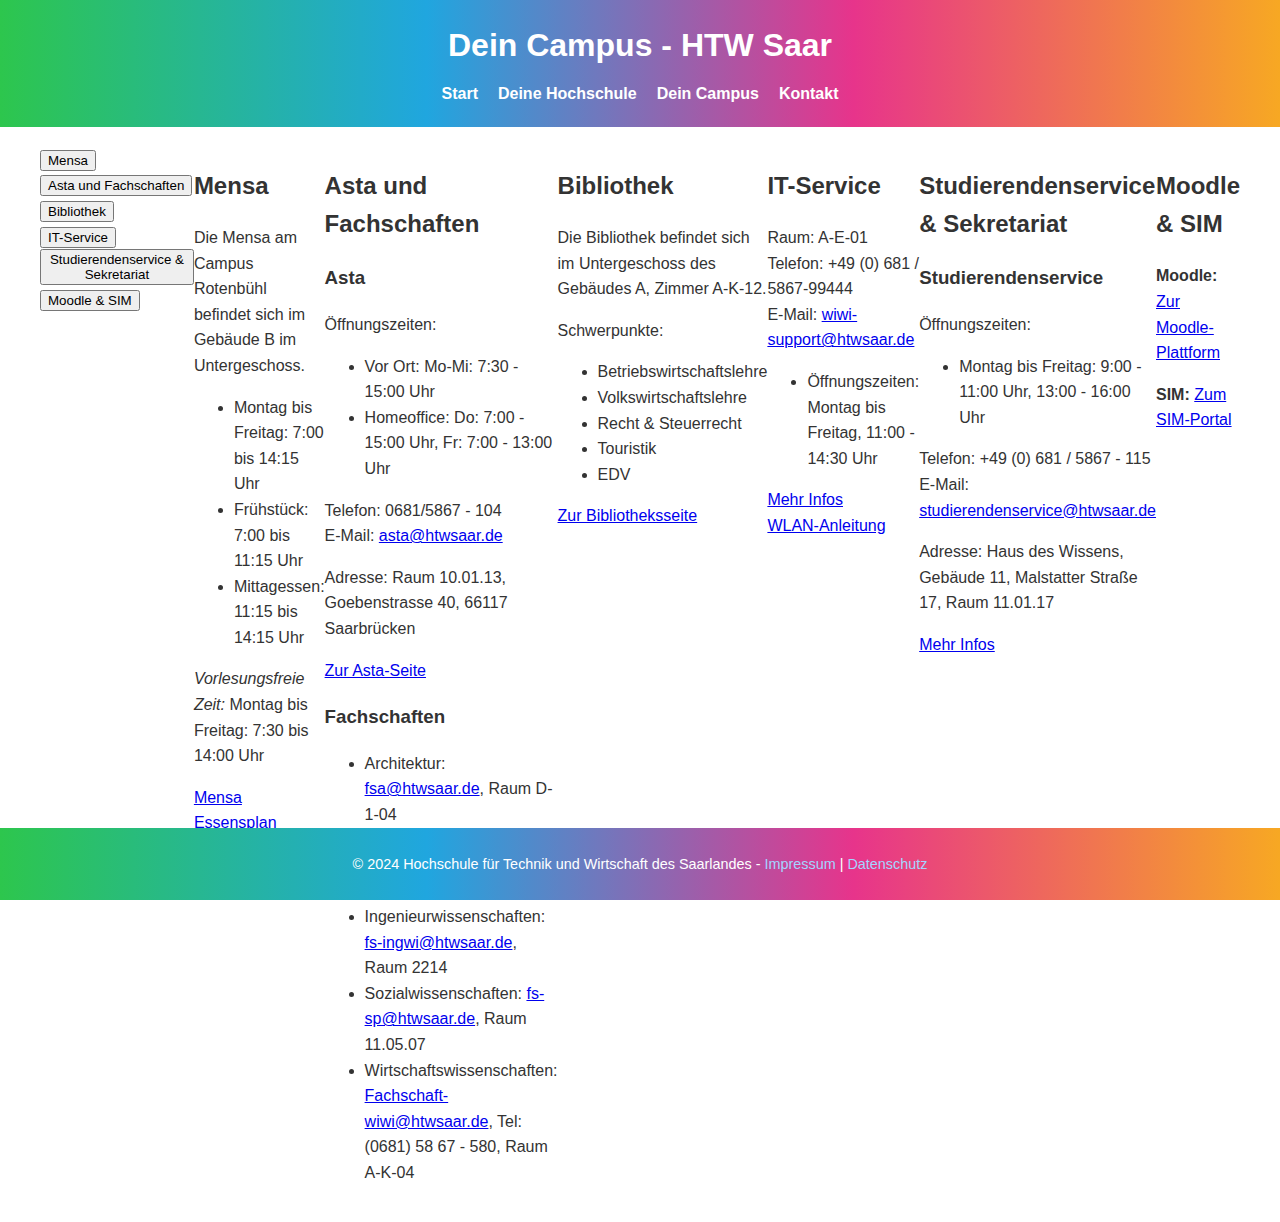
==== dein-campus.html @ 86cff318 "Create dein-campus.html" ====
<!DOCTYPE html>
<html lang="de">
<head>
    <meta charset="UTF-8">
    <meta name="viewport" content="width=device-width, initial-scale=1.0">
    <title>Dein Campus - HTW Saar</title>
    <link rel="stylesheet" href="styles.css">
</head>
<body>
    <!-- Header -->
    <header>
        <h1>Dein Campus - HTW Saar</h1>
        <nav>
            <ul>
                <li><a href="index.html">Start</a></li>
                <li><a href="deine-hochschule.html">Deine Hochschule</a></li>
                <li><a href="dein-campus.html">Dein Campus</a></li>
                <li><a href="kontakt.html">Kontakt</a></li>
            </ul>
        </nav>
    </header>

    <!-- Hauptinhalt -->
    <main>
        <!-- Navigation innerhalb der Seite -->
        <nav class="section-nav">
            <button onclick="scrollToSection('mensa')">Mensa</button>
            <button onclick="scrollToSection('asta-fachschaften')">Asta und Fachschaften</button>
            <button onclick="scrollToSection('bibliothek')">Bibliothek</button>
            <button onclick="scrollToSection('it-service')">IT-Service</button>
            <button onclick="scrollToSection('studierendenservice')">Studierendenservice & Sekretariat</button>
            <button onclick="scrollToSection('moodle-sim')">Moodle & SIM</button>
        </nav>

        <!-- Abschnitt Mensa -->
        <section id="mensa">
            <h2>Mensa</h2>
            <p>Die Mensa am Campus Rotenbühl befindet sich im Gebäude B im Untergeschoss.</p>
            <ul>
                <li>Montag bis Freitag: 7:00 bis 14:15 Uhr</li>
                <li>Frühstück: 7:00 bis 11:15 Uhr</li>
                <li>Mittagessen: 11:15 bis 14:15 Uhr</li>
            </ul>
            <p><em>Vorlesungsfreie Zeit:</em> Montag bis Freitag: 7:30 bis 14:00 Uhr</p>
            <a href="mensa-plan.pdf" class="button" download>Mensa Essensplan herunterladen</a>
        </section>

        <!-- Abschnitt Asta und Fachschaften -->
        <section id="asta-fachschaften">
            <h2>Asta und Fachschaften</h2>
            <h3>Asta</h3>
            <p>Öffnungszeiten:</p>
            <ul>
                <li>Vor Ort: Mo-Mi: 7:30 - 15:00 Uhr</li>
                <li>Homeoffice: Do: 7:00 - 15:00 Uhr, Fr: 7:00 - 13:00 Uhr</li>
            </ul>
            <p>Telefon: 0681/5867 - 104<br>E-Mail: <a href="mailto:asta@htwsaar.de">asta@htwsaar.de</a></p>
            <p>Adresse: Raum 10.01.13, Goebenstrasse 40, 66117 Saarbrücken</p>
            <a href="https://asta-htw.de" target="_blank">Zur Asta-Seite</a>

            <h3>Fachschaften</h3>
            <ul>
                <li>Architektur: <a href="mailto:fsa@htwsaar.de">fsa@htwsaar.de</a>, Raum D-1-04</li>
                <li>Bauingenieurwesen: <a href="mailto:fs-bi@htwsaar.de">fs-bi@htwsaar.de</a>, Tel: (0681) 58 67 - 495</li>
                <li>Ingenieurwissenschaften: <a href="mailto:fs-ingwi@htwsaar.de">fs-ingwi@htwsaar.de</a>, Raum 2214</li>
                <li>Sozialwissenschaften: <a href="mailto:fs-sp@htwsaar.de">fs-sp@htwsaar.de</a>, Raum 11.05.07</li>
                <li>Wirtschaftswissenschaften: <a href="mailto:Fachschaft-wiwi@htwsaar.de">Fachschaft-wiwi@htwsaar.de</a>, Tel: (0681) 58 67 - 580, Raum A-K-04</li>
            </ul>
        </section>

        <!-- Abschnitt Bibliothek -->
        <section id="bibliothek">
            <h2>Bibliothek</h2>
            <p>Die Bibliothek befindet sich im Untergeschoss des Gebäudes A, Zimmer A-K-12.</p>
            <p>Schwerpunkte:</p>
            <ul>
                <li>Betriebswirtschaftslehre</li>
                <li>Volkswirtschaftslehre</li>
                <li>Recht & Steuerrecht</li>
                <li>Touristik</li>
                <li>EDV</li>
            </ul>
            <a href="https://www.htwsaar.de/studium-und-lehre/service-und-beratung/rund-ums-studium/bibliothek/bibliothek" target="_blank">Zur Bibliotheksseite</a>
        </section>

        <!-- Abschnitt IT-Service -->
        <section id="it-service">
            <h2>IT-Service</h2>
            <p>Raum: A-E-01<br>Telefon: +49 (0) 681 / 5867-99444<br>E-Mail: <a href="mailto:wiwi-support@htwsaar.de">wiwi-support@htwsaar.de</a></p>
            <ul>
                <li>Öffnungszeiten: Montag bis Freitag, 11:00 - 14:30 Uhr</li>
            </ul>
            <a href="https://www.htwsaar.de/wiwi/fakultaet-und-personen/it-team" target="_blank">Mehr Infos</a><br>
            <a href="https://www.hiz-saarland.de/dienste/wlan" target="_blank">WLAN-Anleitung</a>
        </section>

        <!-- Abschnitt Studierendenservice -->
        <section id="studierendenservice">
            <h2>Studierendenservice & Sekretariat</h2>
            <h3>Studierendenservice</h3>
            <p>Öffnungszeiten:</p>
            <ul>
                <li>Montag bis Freitag: 9:00 - 11:00 Uhr, 13:00 - 16:00 Uhr</li>
            </ul>
            <p>Telefon: +49 (0) 681 / 5867 - 115<br>E-Mail: <a href="mailto:studierendenservice@htwsaar.de">studierendenservice@htwsaar.de</a></p>
            <p>Adresse: Haus des Wissens, Gebäude 11, Malstatter Straße 17, Raum 11.01.17</p>
            <a href="https://www.htwsaar.de/wiwi/fakultaet-und-personen/fakultaetssekretariat" target="_blank">Mehr Infos</a>
        </section>

        <!-- Abschnitt Moodle & SIM -->
        <section id="moodle-sim">
            <h2>Moodle & SIM</h2>
            <p><strong>Moodle:</strong> <a href="https://moodle.htwsaar.de/?redirect=0" target="_blank">Zur Moodle-Plattform</a></p>
            <p><strong>SIM:</strong> <a href="https://sim.htwsaar.de" target="_blank">Zum SIM-Portal</a></p>
        </section>
    </main>

    <!-- Footer -->
    <footer>
        <p>&copy; 2024 Hochschule für Technik und Wirtschaft des Saarlandes - 
            <a href="impressum.html">Impressum</a> | 
            <a href="datenschutz.html">Datenschutz</a>
        </p>
    </footer>

    <script>
        function scrollToSection(id) {
            document.getElementById(id).scrollIntoView({ behavior: 'smooth' });
        }
    </script>
</body>
</html>
---- styles.css ----
/* Allgemeine Stile */
body {
    font-family: Arial, sans-serif;
    margin: 0;
    padding: 0;
    line-height: 1.6;
    color: #333;
}

/* Header */
header {
    background: linear-gradient(to right, #2DC64D, #20A6DF, #E7348B, #F7A823);
    color: white;
    padding: 20px 10px;
    text-align: center;
}

header h1 {
    margin: 0;
    font-size: 2em;
}

header nav ul {
    list-style: none;
    padding: 0;
    margin: 10px 0 0;
    display: flex;
    justify-content: center;
    gap: 20px;
}

header nav ul li {
    display: inline;
}

header nav ul li a {
    text-decoration: none;
    color: white;
    font-weight: bold;
}

header nav ul li a:hover {
    text-decoration: underline;
}

/* Main Layout für Startseite */
main {
    display: flex;
    justify-content: space-between;
    padding: 20px;
    max-width: 1200px;
    margin: 0 auto;
}

/* Hauptinhalt für die Startseite */
#intro {
    flex: 3;
    margin-right: 50px; /* Abstand nach rechts, verschiebt "Willkommen an der HTW" nach links */
}

#video {
    flex: 3;
    margin-right: 50px; /* Abstand nach rechts, gleicht Text und Video aus */
}

/* Video-Beschreibung */
.video-text {
    margin-top: 20px; /* Abstand über dem Text */
    max-width: calc(100% - 1cm); /* Textfeld 1 cm schmaler als Video */
    font-size: 1em;
    line-height: 1.4;
}

/* Rechte Spalte (Aktuelles) */
#aktuelles {
    flex: 1;
    margin-left: 40px; /* Abstand nach links, verschiebt "Aktuelles" weiter nach rechts */
    background: rgba(255, 255, 255, 0.9);
    padding: 15px;
    border-radius: 10px;
    box-shadow: 0 4px 10px rgba(0, 0, 0, 0.1);
    max-height: 600px;
    overflow-y: auto;
    position: relative;
    right: -20px; /* Feine Justierung, verschiebt "Aktuelles" noch weiter nach rechts */
}

#aktuelles h3 {
    margin-top: 0;
}

#aktuelles ul {
    list-style: none;
    padding: 0;
}

#aktuelles ul li {
    margin-bottom: 10px;
    font-size: 0.9em;
}

/* Video-Einbettung */
.video-container {
    position: relative;
    padding-bottom: 56.25%;
    height: 0;
    overflow: hidden;
    max-width: 100%;
    margin: 20px 0;
}

.video-container iframe {
    position: absolute;
    top: 0;
    left: 0;
    width: 100%;
    height: 100%;
    border: none;
}

/* Beschreibung der Hochschule (nur für "Deine Hochschule") */
#beschreibung p {
    margin-bottom: 15px;
}

/* Studiengänge (nur auf der Seite "Deine Hochschule") */
body.deine-hochschule main {
    display: block; /* Einspaltiges Layout nur für "Deine Hochschule" */
    padding: 20px;
    max-width: 1200px;
    margin: 0 auto;
}

body.deine-hochschule #studiengaenge {
    margin-top: 30px;
}

body.deine-hochschule #studiengaenge h2 {
    color: #2DC64D;
    margin-bottom: 20px;
}

body.deine-hochschule .studiengaenge-container {
    display: flex;
    flex-wrap: wrap; /* Mehrere Zeilen zulassen */
    gap: 20px; /* Abstand zwischen den Kacheln */
    justify-content: space-between; /* Kacheln gleichmäßig verteilen */
}

body.deine-hochschule .studiengang {
    background: rgba(240, 240, 240, 1);
    padding: 15px;
    border-radius: 10px;
    box-shadow: 0 4px 10px rgba(0, 0, 0, 0.1);
    flex: 1 1 calc(25% - 20px); /* Jede Kachel nimmt ca. 25% der Breite ein */
    min-width: 220px; /* Minimalbreite für schmale Bildschirme */
    max-width: 300px; /* Maximalbreite der Kacheln */
    text-align: center;
}

body.deine-hochschule .studiengang h3 {
    color: #20A6DF;
    margin-bottom: 10px;
}

body.deine-hochschule .studiengang ul {
    list-style-type: none;
    padding: 0;
    margin: 0;
}

body.deine-hochschule .studiengang ul li {
    font-size: 0.9em;
    margin-bottom: 5px;
}

/* Footer */
footer {
    position: fixed;
    bottom: 0;
    left: 0;
    width: 100%;
    background: linear-gradient(to right, #2DC64D, #20A6DF, #E7348B, #F7A823);
    color: white;
    text-align: center;
    padding: 10px 0;
    font-size: 0.9em;
}

footer a {
    color: #a4d4ff;
    text-decoration: none;
}

footer a:hover {
    text-decoration: underline;
}
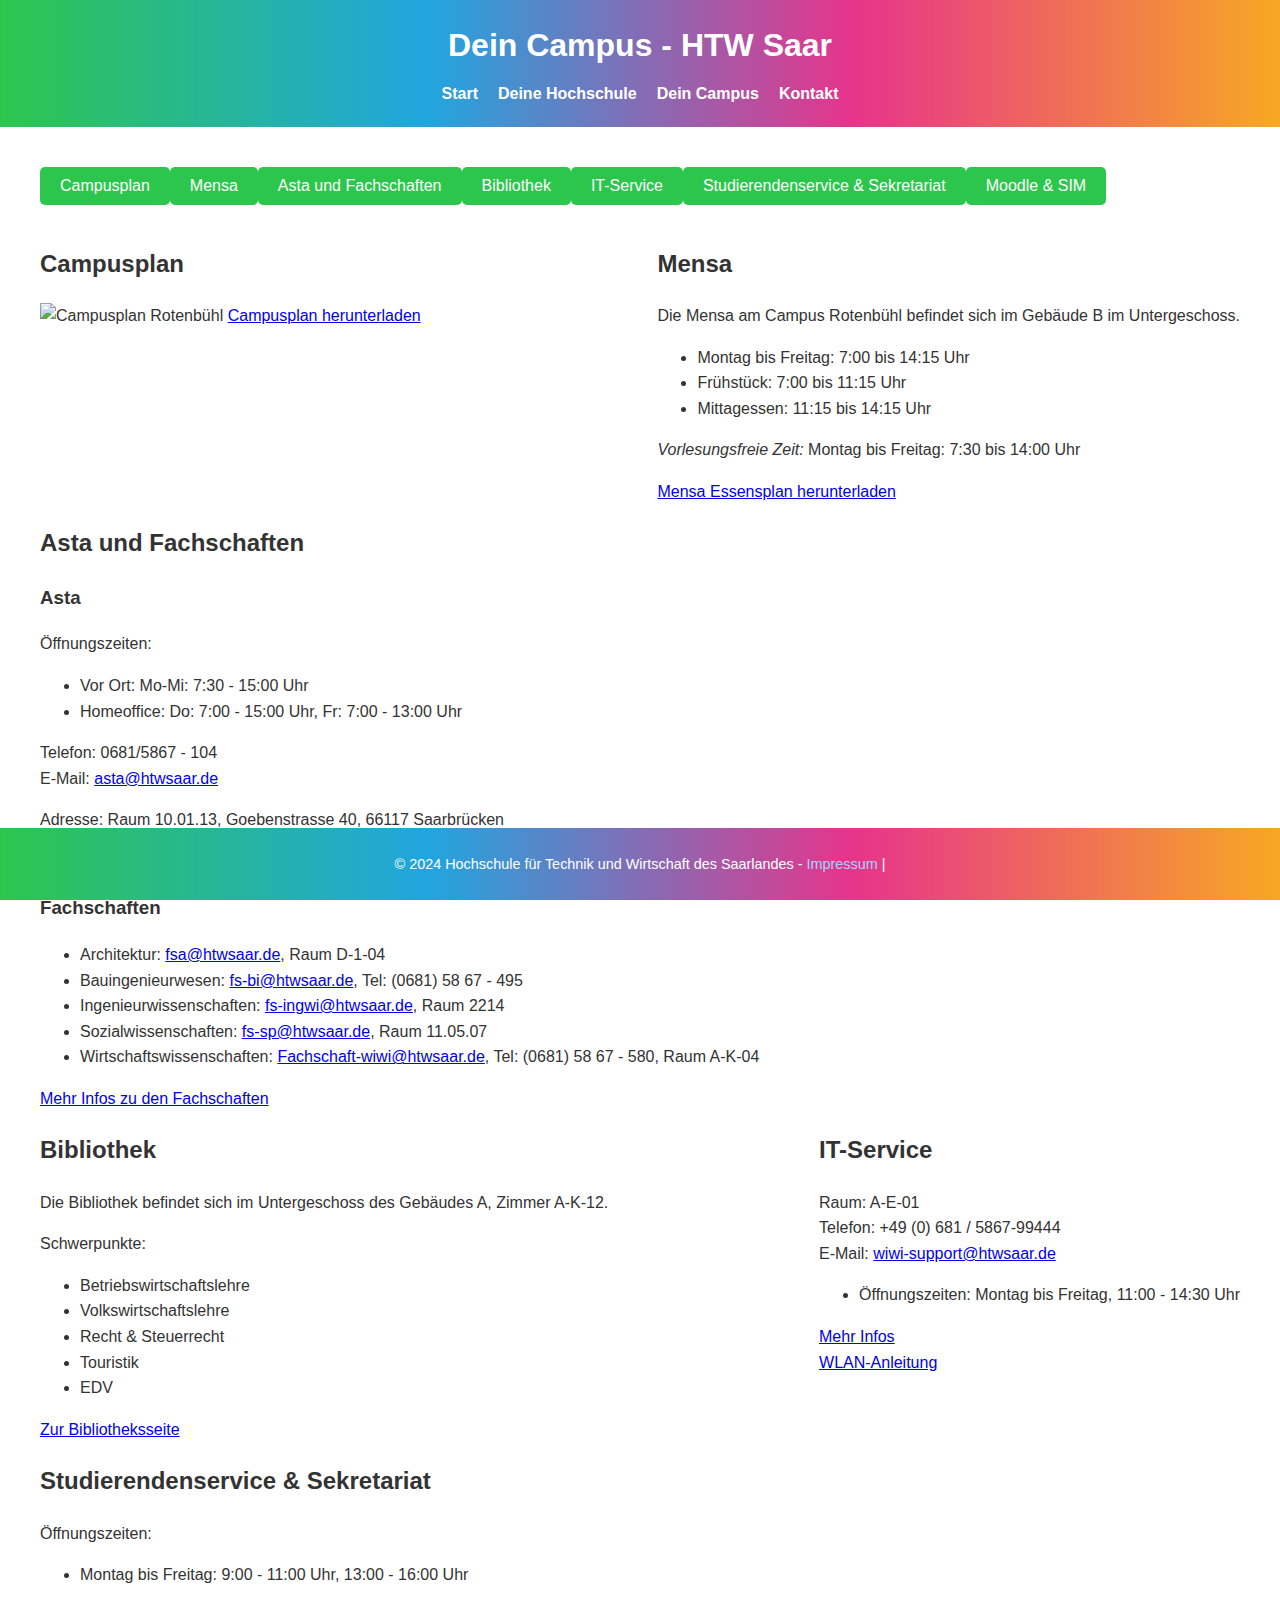
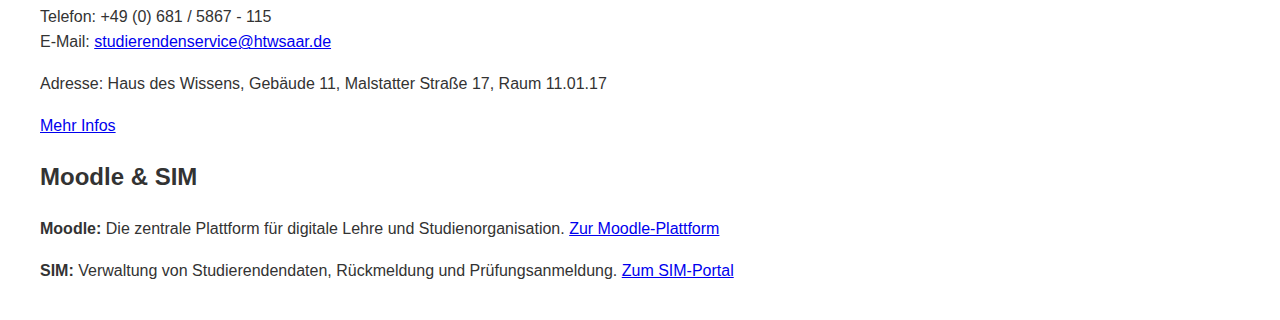
==== commit e60e764f: "Update dein-campus.html" ====
--- a/dein-campus.html
+++ b/dein-campus.html
@@ -24,6 +24,7 @@
     <main>
         <!-- Navigation innerhalb der Seite -->
         <nav class="section-nav">
+            <button onclick="scrollToSection('campusplan')">Campusplan</button>
             <button onclick="scrollToSection('mensa')">Mensa</button>
             <button onclick="scrollToSection('asta-fachschaften')">Asta und Fachschaften</button>
             <button onclick="scrollToSection('bibliothek')">Bibliothek</button>
@@ -32,8 +33,17 @@
             <button onclick="scrollToSection('moodle-sim')">Moodle & SIM</button>
         </nav>
 
+        <!-- Abschnitt Campusplan -->
+        <section id="campusplan" class="highlight-box">
+            <h2>Campusplan</h2>
+            <img src="Orientierungsplan_CRB_072017.jpg" alt="Campusplan Rotenbühl" class="responsive-img">
+            <a href="https://www.htwsaar.de/hochschule/standorte-und-kontakt/campus-rotenbuehl/uebersichtsplan-campus-rotenbuehl/uebersichtsplan-campus-rotenbuehl/@@download/file/Orientierungsplan_CRB_072017.pdf" class="button" download>
+                Campusplan herunterladen
+            </a>
+        </section>
+
         <!-- Abschnitt Mensa -->
-        <section id="mensa">
+        <section id="mensa" class="highlight-box">
             <h2>Mensa</h2>
             <p>Die Mensa am Campus Rotenbühl befindet sich im Gebäude B im Untergeschoss.</p>
             <ul>
@@ -46,7 +56,7 @@
         </section>
 
         <!-- Abschnitt Asta und Fachschaften -->
-        <section id="asta-fachschaften">
+        <section id="asta-fachschaften" class="highlight-box">
             <h2>Asta und Fachschaften</h2>
             <h3>Asta</h3>
             <p>Öffnungszeiten:</p>
@@ -66,10 +76,11 @@
                 <li>Sozialwissenschaften: <a href="mailto:fs-sp@htwsaar.de">fs-sp@htwsaar.de</a>, Raum 11.05.07</li>
                 <li>Wirtschaftswissenschaften: <a href="mailto:Fachschaft-wiwi@htwsaar.de">Fachschaft-wiwi@htwsaar.de</a>, Tel: (0681) 58 67 - 580, Raum A-K-04</li>
             </ul>
+            <a href="https://www.htwsaar.de/hochschule/organisation/asta/copy2_of_index_2014.html" target="_blank">Mehr Infos zu den Fachschaften</a>
         </section>
 
         <!-- Abschnitt Bibliothek -->
-        <section id="bibliothek">
+        <section id="bibliothek" class="highlight-box">
             <h2>Bibliothek</h2>
             <p>Die Bibliothek befindet sich im Untergeschoss des Gebäudes A, Zimmer A-K-12.</p>
             <p>Schwerpunkte:</p>
@@ -84,7 +95,7 @@
         </section>
 
         <!-- Abschnitt IT-Service -->
-        <section id="it-service">
+        <section id="it-service" class="highlight-box">
             <h2>IT-Service</h2>
             <p>Raum: A-E-01<br>Telefon: +49 (0) 681 / 5867-99444<br>E-Mail: <a href="mailto:wiwi-support@htwsaar.de">wiwi-support@htwsaar.de</a></p>
             <ul>
@@ -95,9 +106,8 @@
         </section>
 
         <!-- Abschnitt Studierendenservice -->
-        <section id="studierendenservice">
+        <section id="studierendenservice" class="highlight-box">
             <h2>Studierendenservice & Sekretariat</h2>
-            <h3>Studierendenservice</h3>
             <p>Öffnungszeiten:</p>
             <ul>
                 <li>Montag bis Freitag: 9:00 - 11:00 Uhr, 13:00 - 16:00 Uhr</li>
@@ -108,10 +118,14 @@
         </section>
 
         <!-- Abschnitt Moodle & SIM -->
-        <section id="moodle-sim">
+        <section id="moodle-sim" class="highlight-box">
             <h2>Moodle & SIM</h2>
-            <p><strong>Moodle:</strong> <a href="https://moodle.htwsaar.de/?redirect=0" target="_blank">Zur Moodle-Plattform</a></p>
-            <p><strong>SIM:</strong> <a href="https://sim.htwsaar.de" target="_blank">Zum SIM-Portal</a></p>
+            <p><strong>Moodle:</strong> Die zentrale Plattform für digitale Lehre und Studienorganisation. 
+                <a href="https://moodle.htwsaar.de/?redirect=0" target="_blank">Zur Moodle-Plattform</a>
+            </p>
+            <p><strong>SIM:</strong> Verwaltung von Studierendendaten, Rückmeldung und Prüfungsanmeldung. 
+                <a href="https://sim.htwsaar.de" target="_blank">Zum SIM-Portal</a>
+            </p>
         </section>
     </main>
 
@@ -119,14 +133,4 @@
     <footer>
         <p>&copy; 2024 Hochschule für Technik und Wirtschaft des Saarlandes - 
             <a href="impressum.html">Impressum</a> | 
-            <a href="datenschutz.html">Datenschutz</a>
-        </p>
-    </footer>
-
-    <script>
-        function scrollToSection(id) {
-            document.getElementById(id).scrollIntoView({ behavior: 'smooth' });
-        }
-    </script>
-</body>
-</html>
+            <a href
--- a/styles.css
+++ b/styles.css
@@ -50,6 +50,7 @@
     padding: 20px;
     max-width: 1200px;
     margin: 0 auto;
+    flex-wrap: wrap; /* Für kleinere Bildschirme */
 }
 
 /* Hauptinhalt für die Startseite */
@@ -174,6 +175,45 @@
     margin-bottom: 5px;
 }
 
+/* Abschnitte auf der Seite "Dein Campus" */
+body.dein-campus section {
+    margin-bottom: 40px;
+}
+
+body.dein-campus section h2 {
+    color: #2DC64D;
+    margin-bottom: 15px;
+    font-size: 1.5em;
+}
+
+body.dein-campus section p, body.dein-campus section ul {
+    margin-bottom: 15px;
+    font-size: 1em;
+}
+
+/* Buttons für interne Navigation */
+.section-nav {
+    display: flex;
+    justify-content: space-evenly;
+    margin: 20px 0;
+    flex-wrap: wrap;
+}
+
+.section-nav button {
+    padding: 10px 20px;
+    background: #2DC64D;
+    color: white;
+    border: none;
+    border-radius: 5px;
+    font-size: 1em;
+    cursor: pointer;
+    transition: background 0.3s;
+}
+
+.section-nav button:hover {
+    background: #20A6DF;
+}
+
 /* Footer */
 footer {
     position: fixed;
@@ -195,3 +235,27 @@
 footer a:hover {
     text-decoration: underline;
 }
+
+/* Responsive Design */
+@media (max-width: 768px) {
+    main {
+        flex-direction: column; /* Vertikales Layout bei kleineren Bildschirmen */
+    }
+
+    #aktuelles {
+        max-height: 400px; /* Reduziertes Layout für mobile Geräte */
+    }
+
+    body.deine-hochschule .studiengang {
+        flex: 1 1 100%; /* Kacheln werden einspaltig auf kleineren Geräten */
+    }
+
+    .section-nav {
+        flex-direction: column;
+        align-items: center;
+    }
+
+    .section-nav button {
+        margin-bottom: 10px;
+    }
+}
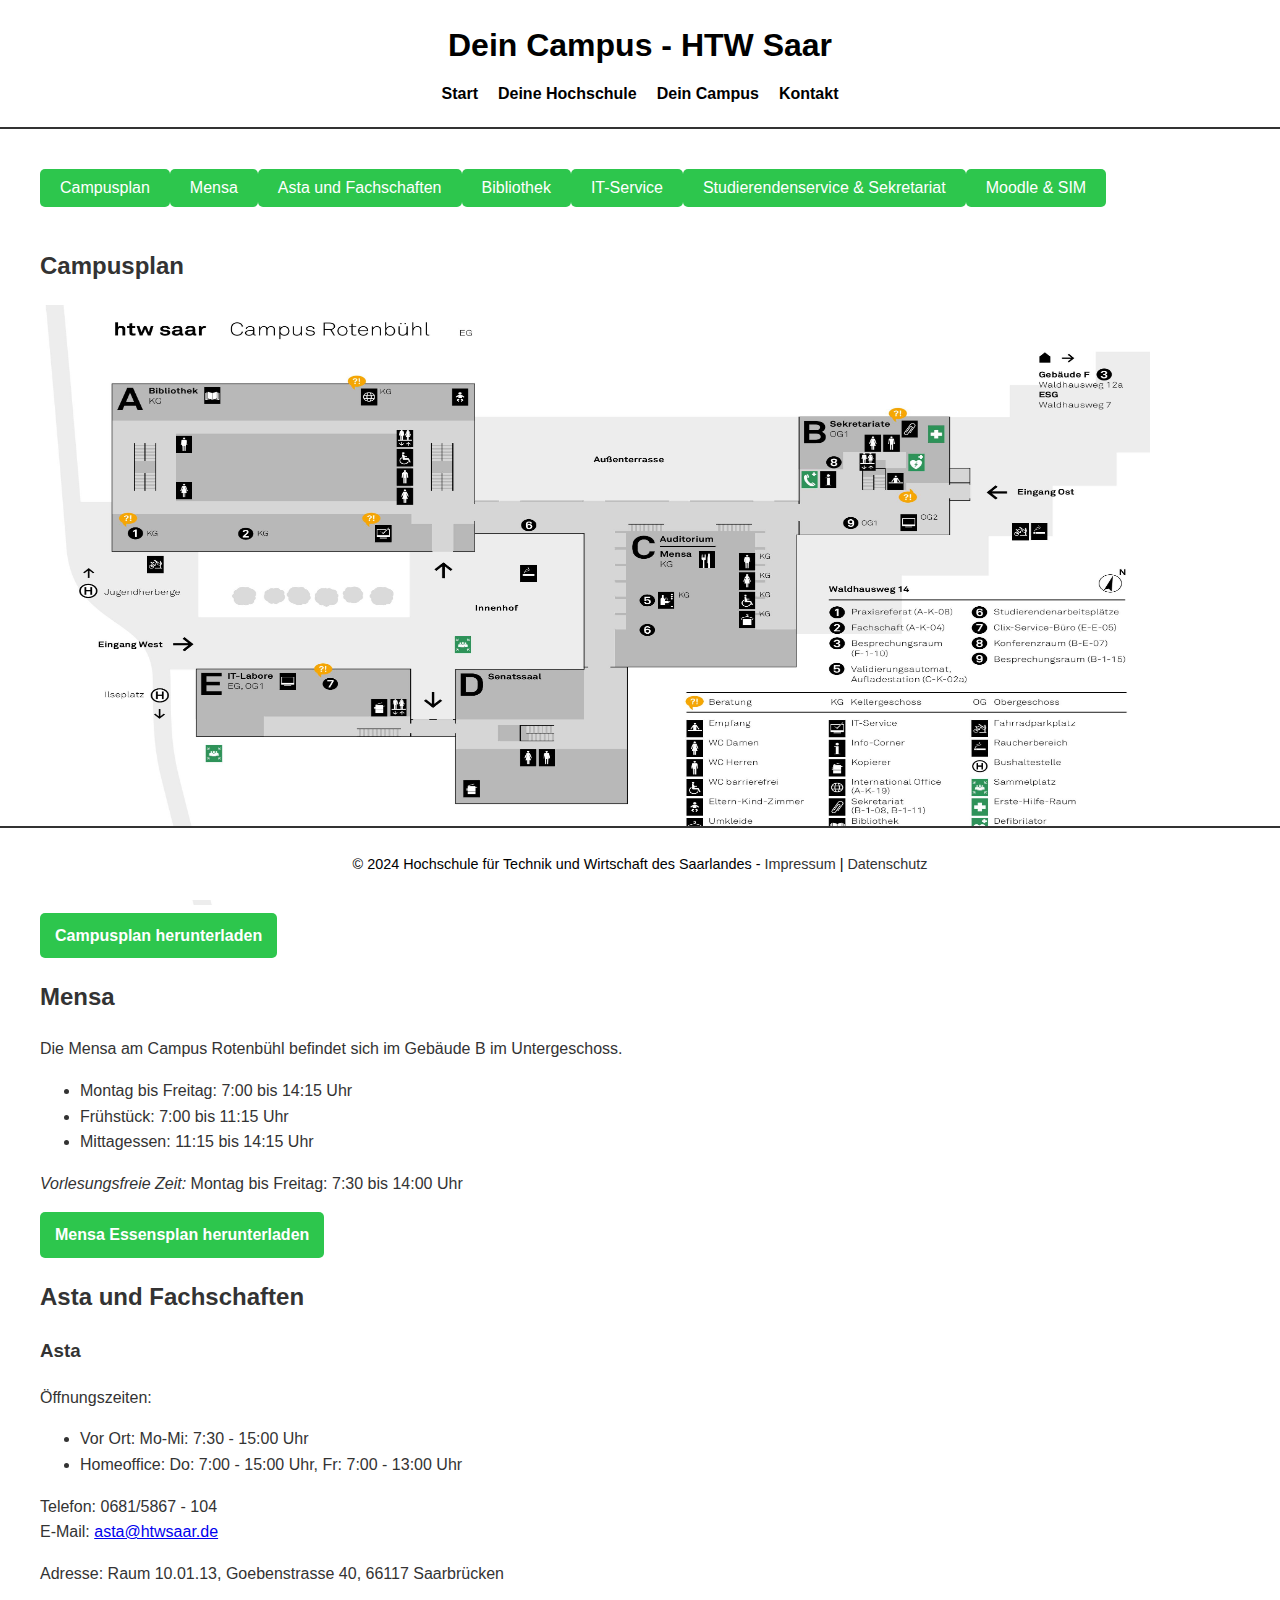
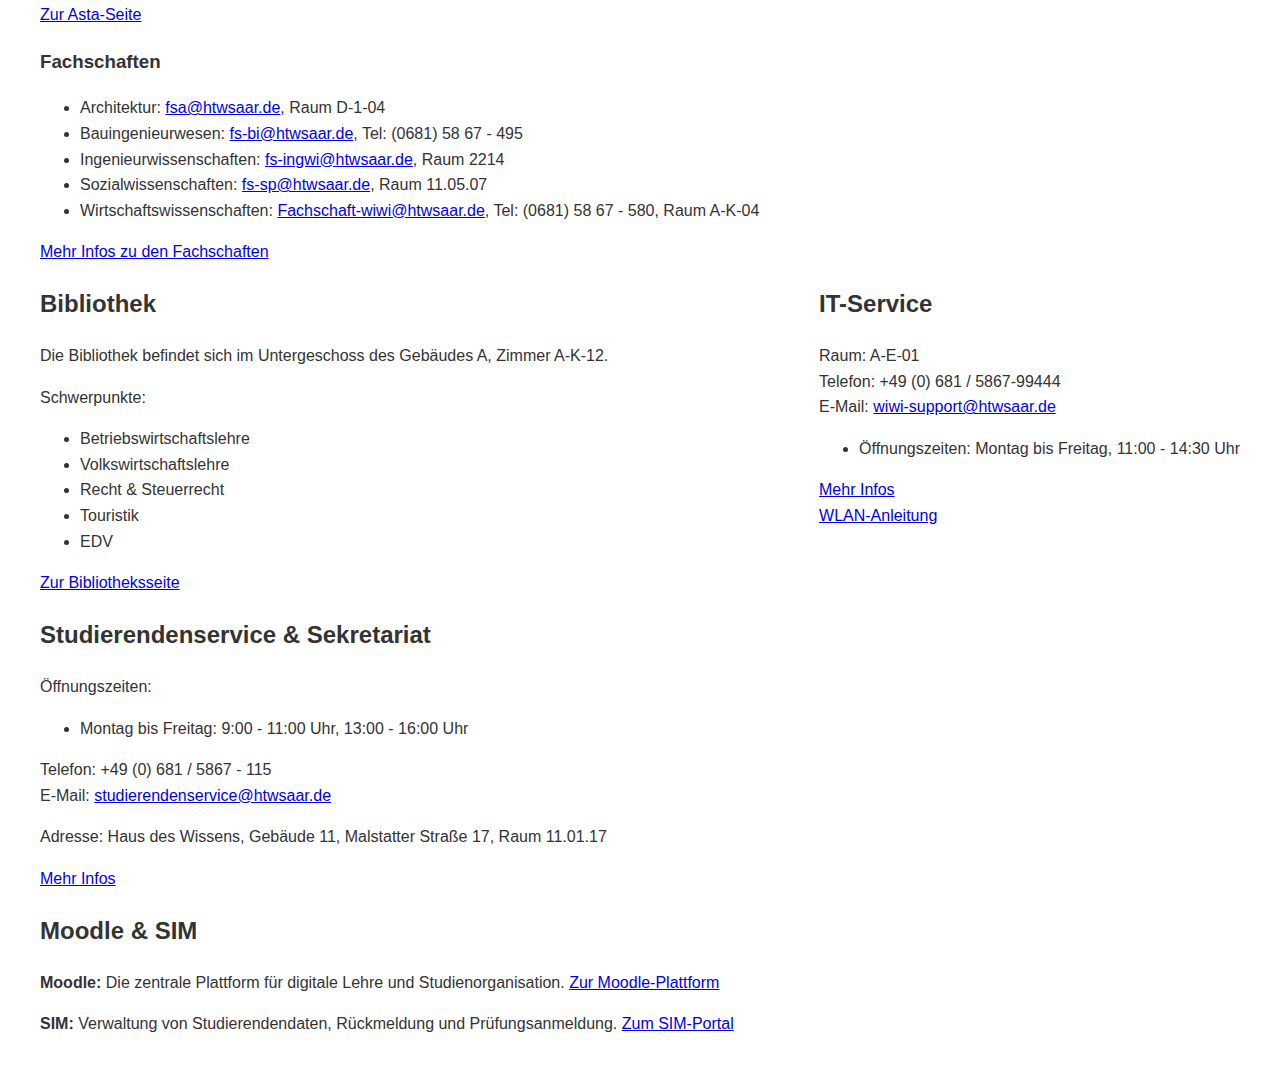
==== commit a1149f89: "Update dein-campus.html" ====
--- a/dein-campus.html
+++ b/dein-campus.html
@@ -36,8 +36,14 @@
         <!-- Abschnitt Campusplan -->
         <section id="campusplan" class="highlight-box">
             <h2>Campusplan</h2>
-            <img src="Orientierungsplan_CRB_072017.jpg" alt="Campusplan Rotenbühl" class="responsive-img">
-            <a href="https://www.htwsaar.de/hochschule/standorte-und-kontakt/campus-rotenbuehl/uebersichtsplan-campus-rotenbuehl/uebersichtsplan-campus-rotenbuehl/@@download/file/Orientierungsplan_CRB_072017.pdf" class="button" download>
+            <img 
+                src="Orientierungsplan_CRB_072017.jpg" 
+                width="100%" 
+                height="600px">
+            </img>
+            <a href="https://www.htwsaar.de/hochschule/standorte-und-kontakt/campus-rotenbuehl/uebersichtsplan-campus-rotenbuehl/uebersichtsplan-campus-rotenbuehl/@@download/file/Orientierungsplan_CRB_072017.pdf" 
+                class="button" 
+                download>
                 Campusplan herunterladen
             </a>
         </section>
@@ -133,4 +139,17 @@
     <footer>
         <p>&copy; 2024 Hochschule für Technik und Wirtschaft des Saarlandes - 
             <a href="impressum.html">Impressum</a> | 
-            <a href
+            <a href="datenschutz.html">Datenschutz</a>
+        </p>
+    </footer>
+
+    <script>
+        function scrollToSection(id) {
+            const section = document.getElementById(id);
+            if (section) {
+                section.scrollIntoView({ behavior: 'smooth' });
+            }
+        }
+    </script>
+</body>
+</html>
--- a/styles.css
+++ b/styles.css
@@ -9,15 +9,17 @@
 
 /* Header */
 header {
-    background: linear-gradient(to right, #2DC64D, #20A6DF, #E7348B, #F7A823);
-    color: white;
+    background: white; /* Hintergrundfarbe weiß */
+    color: black; /* Schriftfarbe schwarz */
     padding: 20px 10px;
     text-align: center;
+    border-bottom: 2px solid #333; /* Dezente Trennlinie */
 }
 
 header h1 {
     margin: 0;
     font-size: 2em;
+    color: black; /* Überschrift schwarz */
 }
 
 header nav ul {
@@ -35,7 +37,7 @@
 
 header nav ul li a {
     text-decoration: none;
-    color: white;
+    color: black; /* Schriftfarbe im Header */
     font-weight: bold;
 }
 
@@ -43,7 +45,7 @@
     text-decoration: underline;
 }
 
-/* Main Layout für Startseite */
+/* Main Layout */
 main {
     display: flex;
     justify-content: space-between;
@@ -56,18 +58,18 @@
 /* Hauptinhalt für die Startseite */
 #intro {
     flex: 3;
-    margin-right: 50px; /* Abstand nach rechts, verschiebt "Willkommen an der HTW" nach links */
+    margin-right: 50px;
 }
 
 #video {
     flex: 3;
-    margin-right: 50px; /* Abstand nach rechts, gleicht Text und Video aus */
+    margin-right: 50px;
 }
 
 /* Video-Beschreibung */
 .video-text {
-    margin-top: 20px; /* Abstand über dem Text */
-    max-width: calc(100% - 1cm); /* Textfeld 1 cm schmaler als Video */
+    margin-top: 20px;
+    max-width: calc(100% - 1cm);
     font-size: 1em;
     line-height: 1.4;
 }
@@ -75,7 +77,7 @@
 /* Rechte Spalte (Aktuelles) */
 #aktuelles {
     flex: 1;
-    margin-left: 40px; /* Abstand nach links, verschiebt "Aktuelles" weiter nach rechts */
+    margin-left: 40px;
     background: rgba(255, 255, 255, 0.9);
     padding: 15px;
     border-radius: 10px;
@@ -83,7 +85,7 @@
     max-height: 600px;
     overflow-y: auto;
     position: relative;
-    right: -20px; /* Feine Justierung, verschiebt "Aktuelles" noch weiter nach rechts */
+    right: -20px;
 }
 
 #aktuelles h3 {
@@ -119,14 +121,14 @@
     border: none;
 }
 
-/* Beschreibung der Hochschule (nur für "Deine Hochschule") */
+/* Beschreibung der Hochschule */
 #beschreibung p {
     margin-bottom: 15px;
 }
 
-/* Studiengänge (nur auf der Seite "Deine Hochschule") */
+/* Studiengänge */
 body.deine-hochschule main {
-    display: block; /* Einspaltiges Layout nur für "Deine Hochschule" */
+    display: block;
     padding: 20px;
     max-width: 1200px;
     margin: 0 auto;
@@ -143,9 +145,9 @@
 
 body.deine-hochschule .studiengaenge-container {
     display: flex;
-    flex-wrap: wrap; /* Mehrere Zeilen zulassen */
-    gap: 20px; /* Abstand zwischen den Kacheln */
-    justify-content: space-between; /* Kacheln gleichmäßig verteilen */
+    flex-wrap: wrap;
+    gap: 20px;
+    justify-content: space-between;
 }
 
 body.deine-hochschule .studiengang {
@@ -153,9 +155,9 @@
     padding: 15px;
     border-radius: 10px;
     box-shadow: 0 4px 10px rgba(0, 0, 0, 0.1);
-    flex: 1 1 calc(25% - 20px); /* Jede Kachel nimmt ca. 25% der Breite ein */
-    min-width: 220px; /* Minimalbreite für schmale Bildschirme */
-    max-width: 300px; /* Maximalbreite der Kacheln */
+    flex: 1 1 calc(25% - 20px);
+    min-width: 220px;
+    max-width: 300px;
     text-align: center;
 }
 
@@ -178,6 +180,10 @@
 /* Abschnitte auf der Seite "Dein Campus" */
 body.dein-campus section {
     margin-bottom: 40px;
+    background: rgba(240, 240, 240, 1);
+    padding: 20px;
+    border-radius: 10px;
+    box-shadow: 0 4px 10px rgba(0, 0, 0, 0.1);
 }
 
 body.dein-campus section h2 {
@@ -186,12 +192,22 @@
     font-size: 1.5em;
 }
 
-body.dein-campus section p, body.dein-campus section ul {
+body.dein-campus section p,
+body.dein-campus section ul {
     margin-bottom: 15px;
     font-size: 1em;
 }
 
-/* Buttons für interne Navigation */
+/* Campusplan */
+.responsive-img {
+    max-width: 100%;
+    height: auto;
+    margin: 20px 0;
+    border-radius: 10px;
+    box-shadow: 0 4px 10px rgba(0, 0, 0, 0.2);
+}
+
+/* Buttons */
 .section-nav {
     display: flex;
     justify-content: space-evenly;
@@ -207,55 +223,85 @@
     border-radius: 5px;
     font-size: 1em;
     cursor: pointer;
-    transition: background 0.3s;
+    transition: background 0.3s ease-in-out, transform 0.2s;
 }
 
 .section-nav button:hover {
     background: #20A6DF;
+    transform: scale(1.1);
+}
+
+.button {
+    display: inline-block;
+    padding: 10px 15px;
+    background: #2DC64D;
+    color: white;
+    text-decoration: none;
+    border-radius: 5px;
+    font-size: 1em;
+    font-weight: bold;
+    transition: background 0.3s ease-in-out, transform 0.2s;
+}
+
+.button:hover {
+    background: #20A6DF;
+    transform: scale(1.05);
 }
 
 /* Footer */
 footer {
-    position: fixed;
-    bottom: 0;
+    position: fixed; /* Footer wird am unteren Bildschirmrand fixiert */
+    bottom: 0; /* Positioniert den Footer direkt am unteren Rand */
     left: 0;
-    width: 100%;
-    background: linear-gradient(to right, #2DC64D, #20A6DF, #E7348B, #F7A823);
-    color: white;
+    width: 100%; /* Deckt die gesamte Breite des Fensters ab */
+    background: white; /* Hintergrundfarbe weiß */
+    color: black; /* Schriftfarbe schwarz */
     text-align: center;
     padding: 10px 0;
     font-size: 0.9em;
+    border-top: 2px solid #333; /* Dezente Trennlinie */
+    z-index: 100; /* Stellt sicher, dass der Footer über anderen Elementen bleibt */
 }
 
 footer a {
-    color: #a4d4ff;
+    color: #333; /* Schwarz für Links */
     text-decoration: none;
 }
 
 footer a:hover {
     text-decoration: underline;
 }
+
 
 /* Responsive Design */
 @media (max-width: 768px) {
     main {
-        flex-direction: column; /* Vertikales Layout bei kleineren Bildschirmen */
-    }
-
-    #aktuelles {
-        max-height: 400px; /* Reduziertes Layout für mobile Geräte */
-    }
-
-    body.deine-hochschule .studiengang {
-        flex: 1 1 100%; /* Kacheln werden einspaltig auf kleineren Geräten */
+        flex-direction: column;
+    }
+
+    .highlight-box {
+        padding: 15px;
+    }
+
+    body.dein-campus section h2 {
+        font-size: 1.5em;
+    }
+
+    .responsive-img {
+        margin: 15px 0;
     }
 
     .section-nav {
         flex-direction: column;
-        align-items: center;
+        align-items: stretch;
     }
 
     .section-nav button {
         margin-bottom: 10px;
-    }
-}
+        width: 100%;
+    }
+
+    body.deine-hochschule .studiengang {
+        flex: 1 1 100%;
+    }
+}
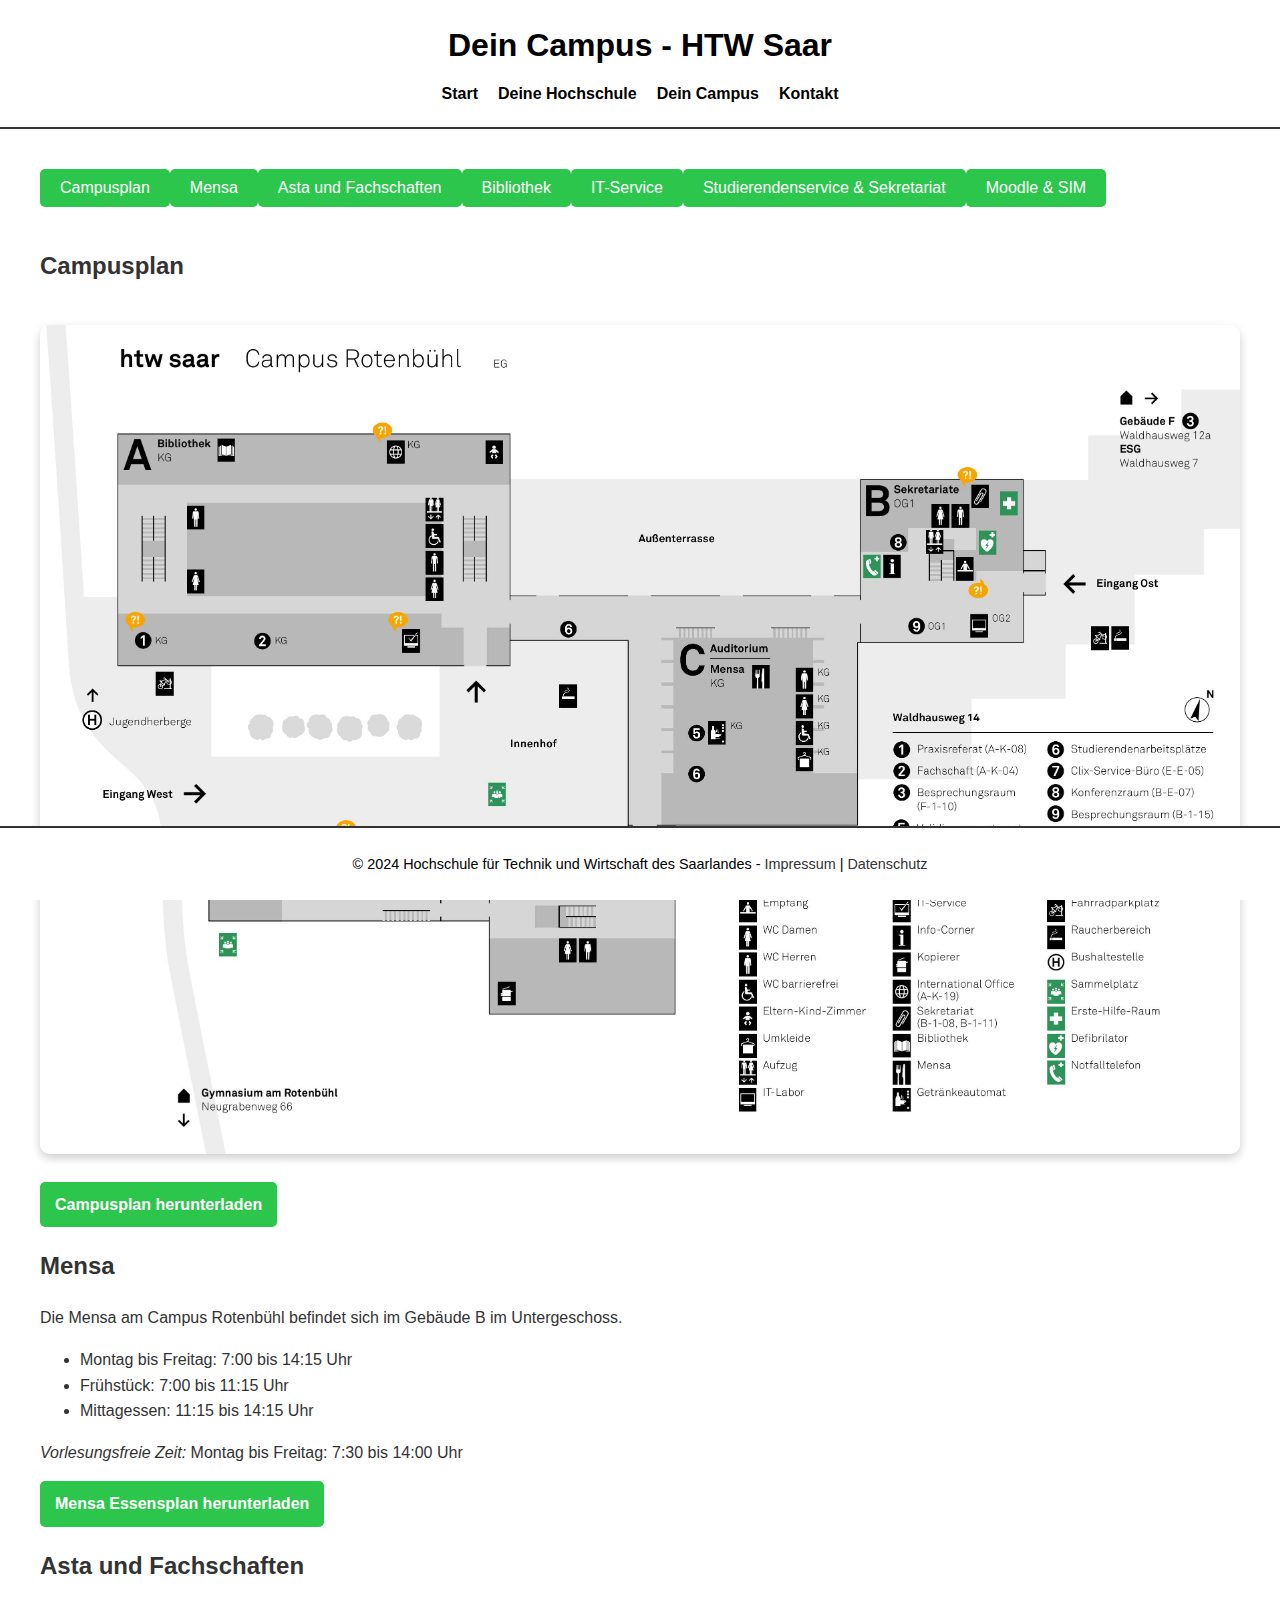
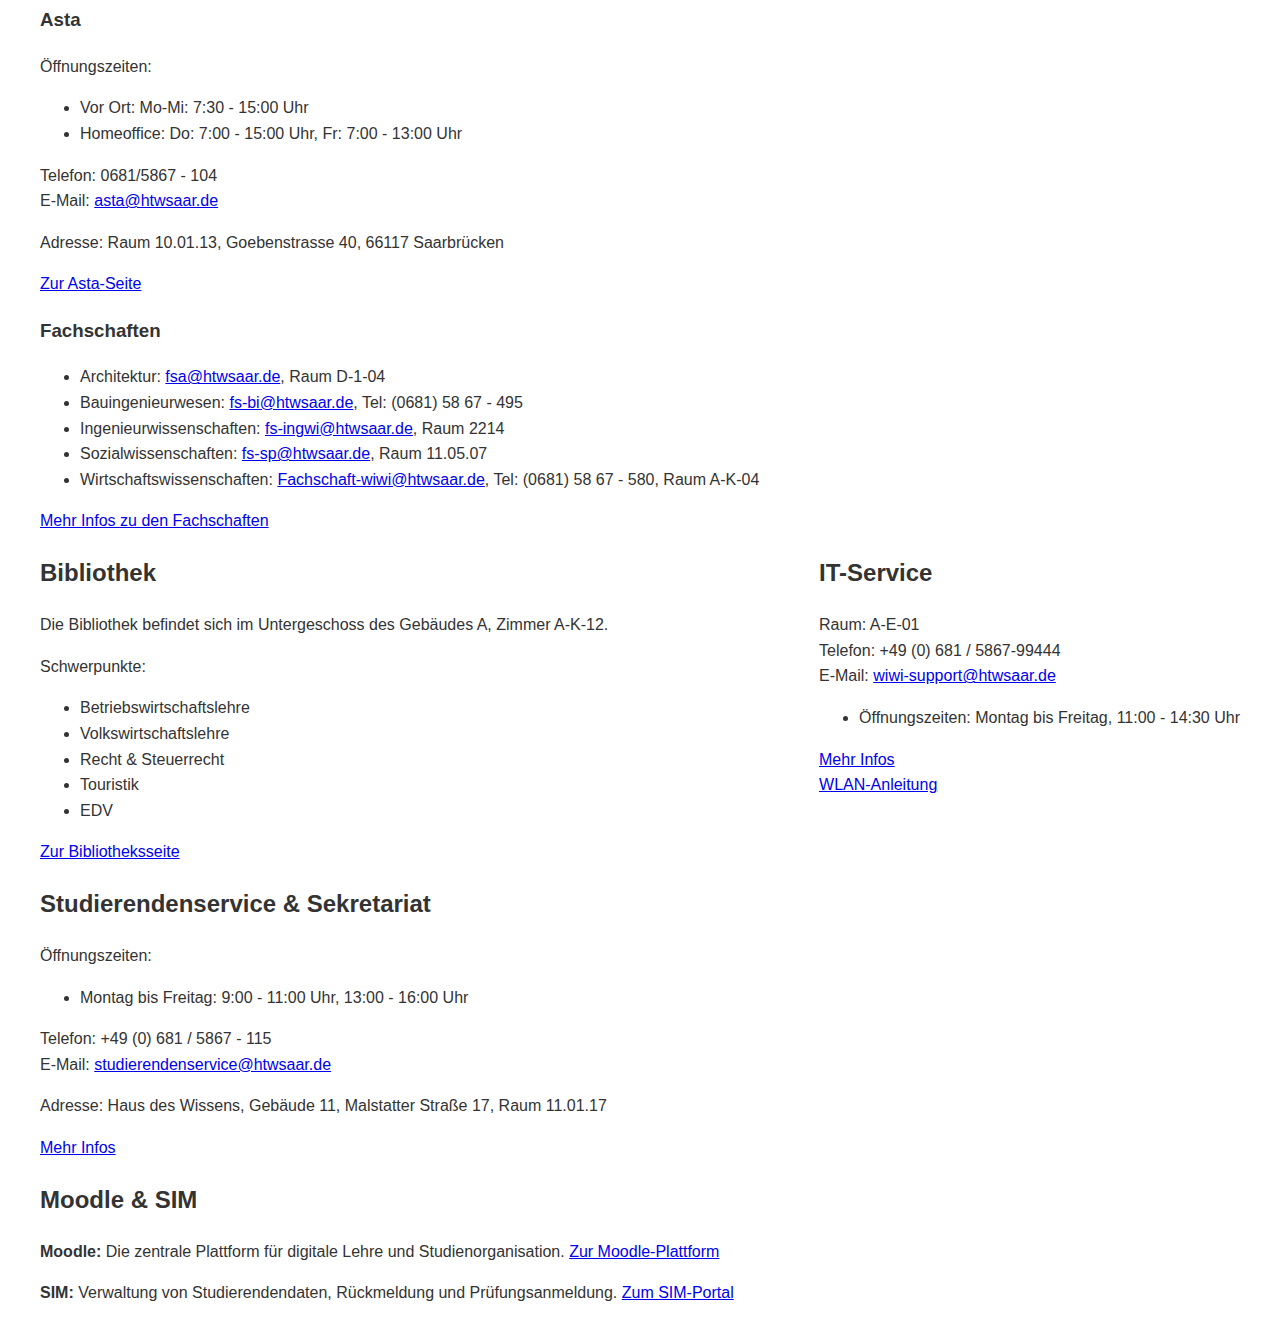
==== commit 38cbcd86: "Update dein-campus.html" ====
--- a/dein-campus.html
+++ b/dein-campus.html
@@ -14,7 +14,7 @@
             <ul>
                 <li><a href="index.html">Start</a></li>
                 <li><a href="deine-hochschule.html">Deine Hochschule</a></li>
-                <li><a href="dein-campus.html">Dein Campus</a></li>
+                <li><a href="dein-campus.html" class="active">Dein Campus</a></li>
                 <li><a href="kontakt.html">Kontakt</a></li>
             </ul>
         </nav>
@@ -36,14 +36,10 @@
         <!-- Abschnitt Campusplan -->
         <section id="campusplan" class="highlight-box">
             <h2>Campusplan</h2>
-            <img 
-                src="Orientierungsplan_CRB_072017.jpg" 
-                width="100%" 
-                height="600px">
-            </img>
+            <img src="Orientierungsplan_CRB_072017.jpg" alt="Campusplan" class="responsive-img">
             <a href="https://www.htwsaar.de/hochschule/standorte-und-kontakt/campus-rotenbuehl/uebersichtsplan-campus-rotenbuehl/uebersichtsplan-campus-rotenbuehl/@@download/file/Orientierungsplan_CRB_072017.pdf" 
-                class="button" 
-                download>
+               class="button" 
+               download>
                 Campusplan herunterladen
             </a>
         </section>
--- a/styles.css
+++ b/styles.css
@@ -272,36 +272,48 @@
     text-decoration: underline;
 }
 
-
-/* Responsive Design */
-@media (max-width: 768px) {
-    main {
-        flex-direction: column;
-    }
-
-    .highlight-box {
-        padding: 15px;
-    }
-
-    body.dein-campus section h2 {
-        font-size: 1.5em;
-    }
-
-    .responsive-img {
-        margin: 15px 0;
-    }
-
-    .section-nav {
-        flex-direction: column;
-        align-items: stretch;
-    }
-
-    .section-nav button {
-        margin-bottom: 10px;
-        width: 100%;
-    }
-
-    body.deine-hochschule .studiengang {
-        flex: 1 1 100%;
-    }
-}
+/* Kontaktseite */
+body.kontakt main {
+    display: block;
+    padding: 20px;
+    max-width: 800px;
+    margin: 0 auto;
+}
+
+body.kontakt #kontaktdaten,
+body.kontakt #oeffnungszeiten,
+body.kontakt #kontaktformular,
+body.kontakt #terminvereinbarung {
+    margin-bottom: 30px;
+}
+
+body.kontakt form {
+    display: flex;
+    flex-direction: column;
+}
+
+body.kontakt form label {
+    font-weight: bold;
+    margin-bottom: 5px;
+}
+
+body.kontakt form input,
+body.kontakt form textarea,
+body.kontakt form button {
+    margin-bottom: 15px;
+    padding: 10px;
+    font-size: 1em;
+    border: 1px solid #ccc;
+    border-radius: 5px;
+}
+
+body.kontakt form button {
+    background: #2DC64D;
+    color: white;
+    cursor: pointer;
+    transition: background 0.3s ease-in-out;
+}
+
+body.kontakt form button:hover {
+    background: #20A6DF;
+}
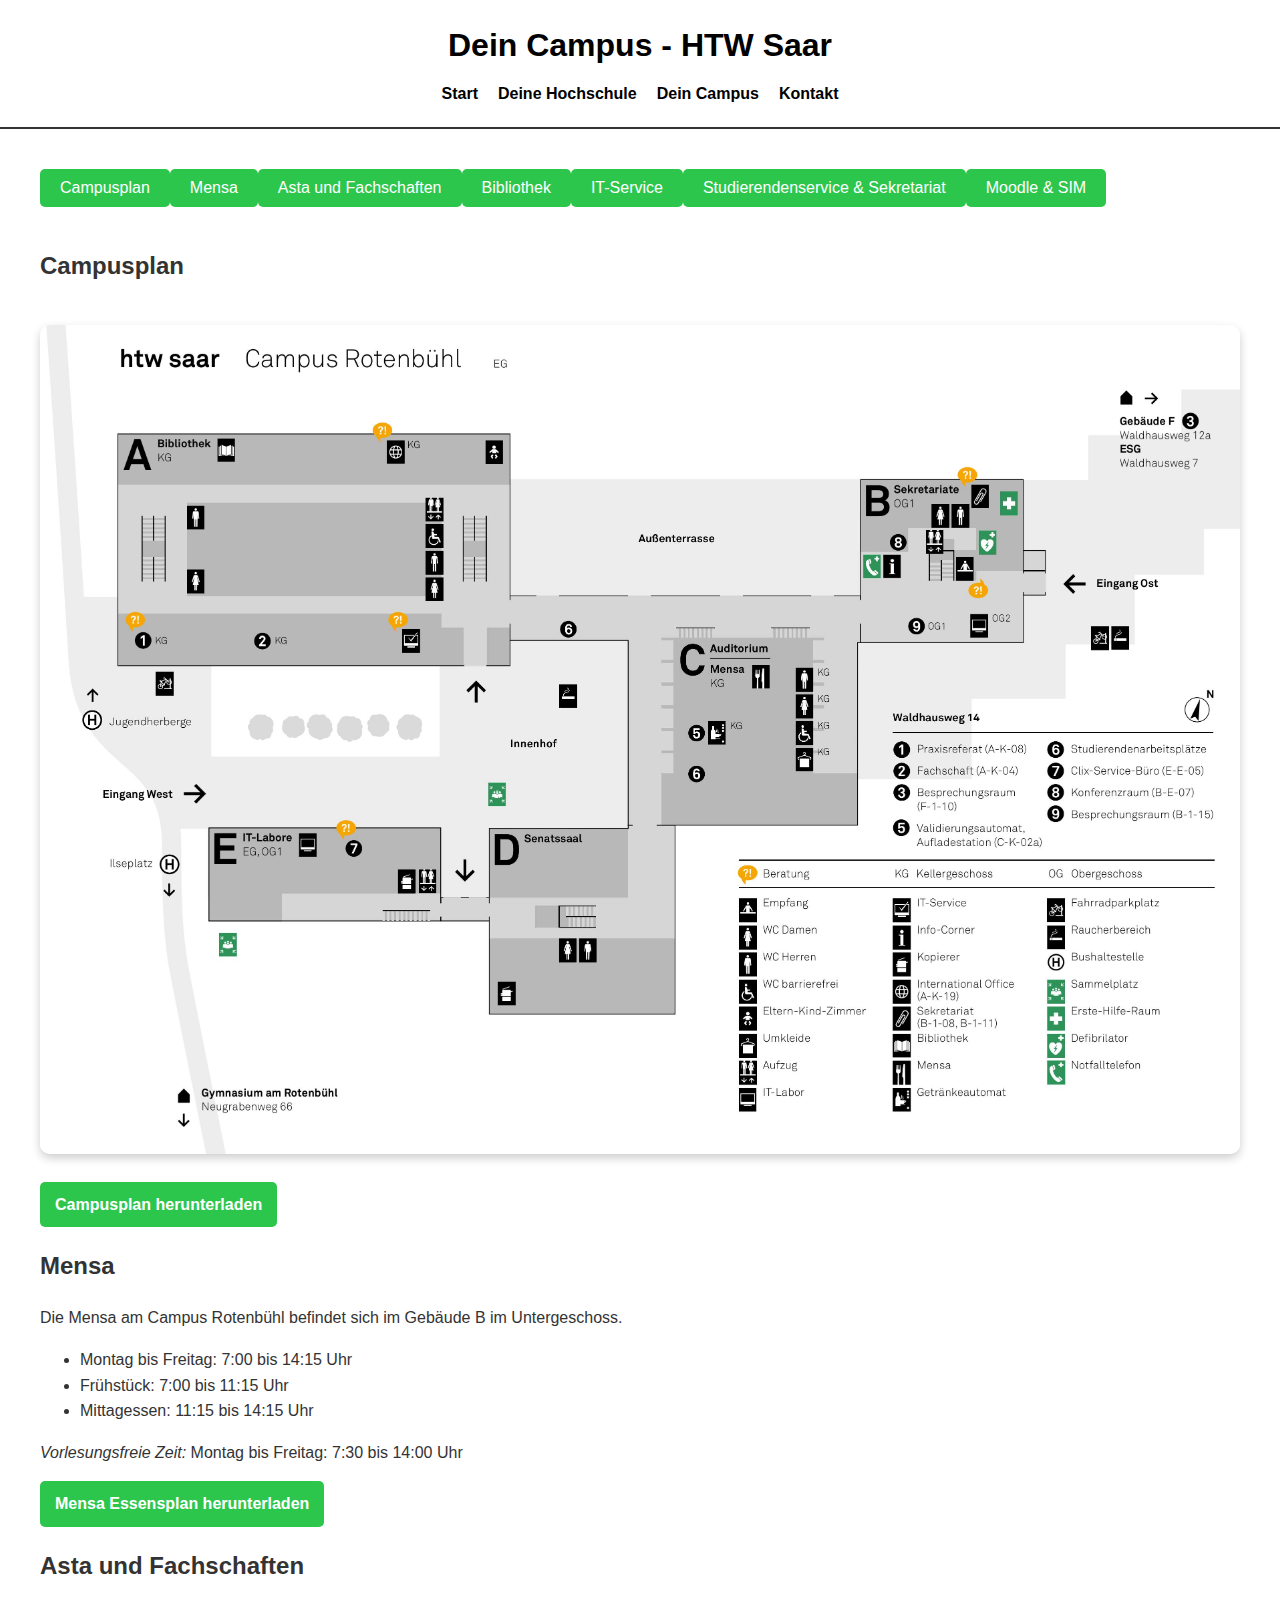
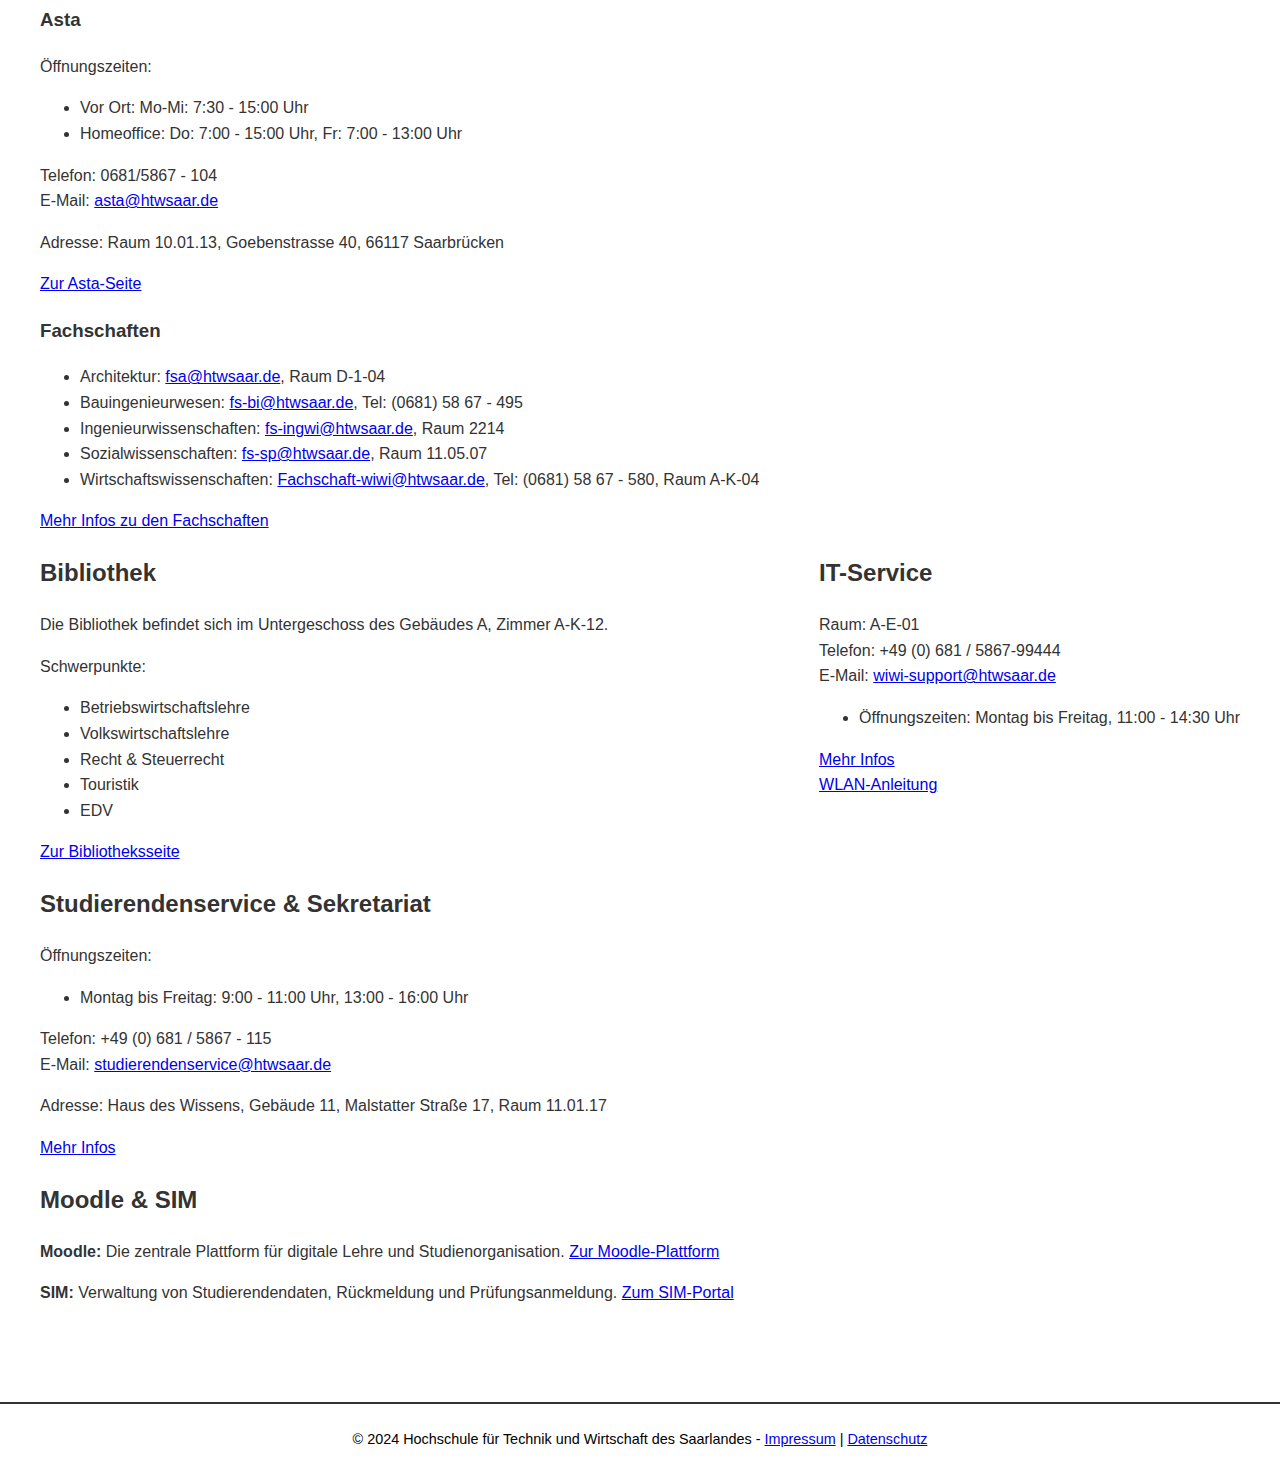
==== commit 1f04d035: "Update dein-campus.html" ====
--- a/dein-campus.html
+++ b/dein-campus.html
@@ -128,6 +128,9 @@
             <p><strong>SIM:</strong> Verwaltung von Studierendendaten, Rückmeldung und Prüfungsanmeldung. 
                 <a href="https://sim.htwsaar.de" target="_blank">Zum SIM-Portal</a>
             </p>
+           <p> </p>
+        <p> </p>
+        <p> </p>
         </section>
     </main>
 
--- a/styles.css
+++ b/styles.css
@@ -53,6 +53,7 @@
     max-width: 1200px;
     margin: 0 auto;
     flex-wrap: wrap; /* Für kleinere Bildschirme */
+    margin-bottom: 60px; /* Platz für den Footer */
 }
 
 /* Hauptinhalt für die Startseite */
@@ -182,8 +183,9 @@
     margin-bottom: 40px;
     background: rgba(240, 240, 240, 1);
     padding: 20px;
-    border-radius: 10px;
-    box-shadow: 0 4px 10px rgba(0, 0, 0, 0.1);
+    border-radius: 15px;
+    box-shadow: 0 6px 15px rgba(0, 0, 0, 0.1);
+    border: 1px solid #ddd;
 }
 
 body.dein-campus section h2 {
@@ -250,26 +252,15 @@
 
 /* Footer */
 footer {
-    position: fixed; /* Footer wird am unteren Bildschirmrand fixiert */
-    bottom: 0; /* Positioniert den Footer direkt am unteren Rand */
-    left: 0;
-    width: 100%; /* Deckt die gesamte Breite des Fensters ab */
+    position: relative; /* Footer ist nicht mehr fixiert */
+    bottom: 0;
+    width: 100%;
     background: white; /* Hintergrundfarbe weiß */
     color: black; /* Schriftfarbe schwarz */
     text-align: center;
     padding: 10px 0;
     font-size: 0.9em;
     border-top: 2px solid #333; /* Dezente Trennlinie */
-    z-index: 100; /* Stellt sicher, dass der Footer über anderen Elementen bleibt */
-}
-
-footer a {
-    color: #333; /* Schwarz für Links */
-    text-decoration: none;
-}
-
-footer a:hover {
-    text-decoration: underline;
 }
 
 /* Kontaktseite */
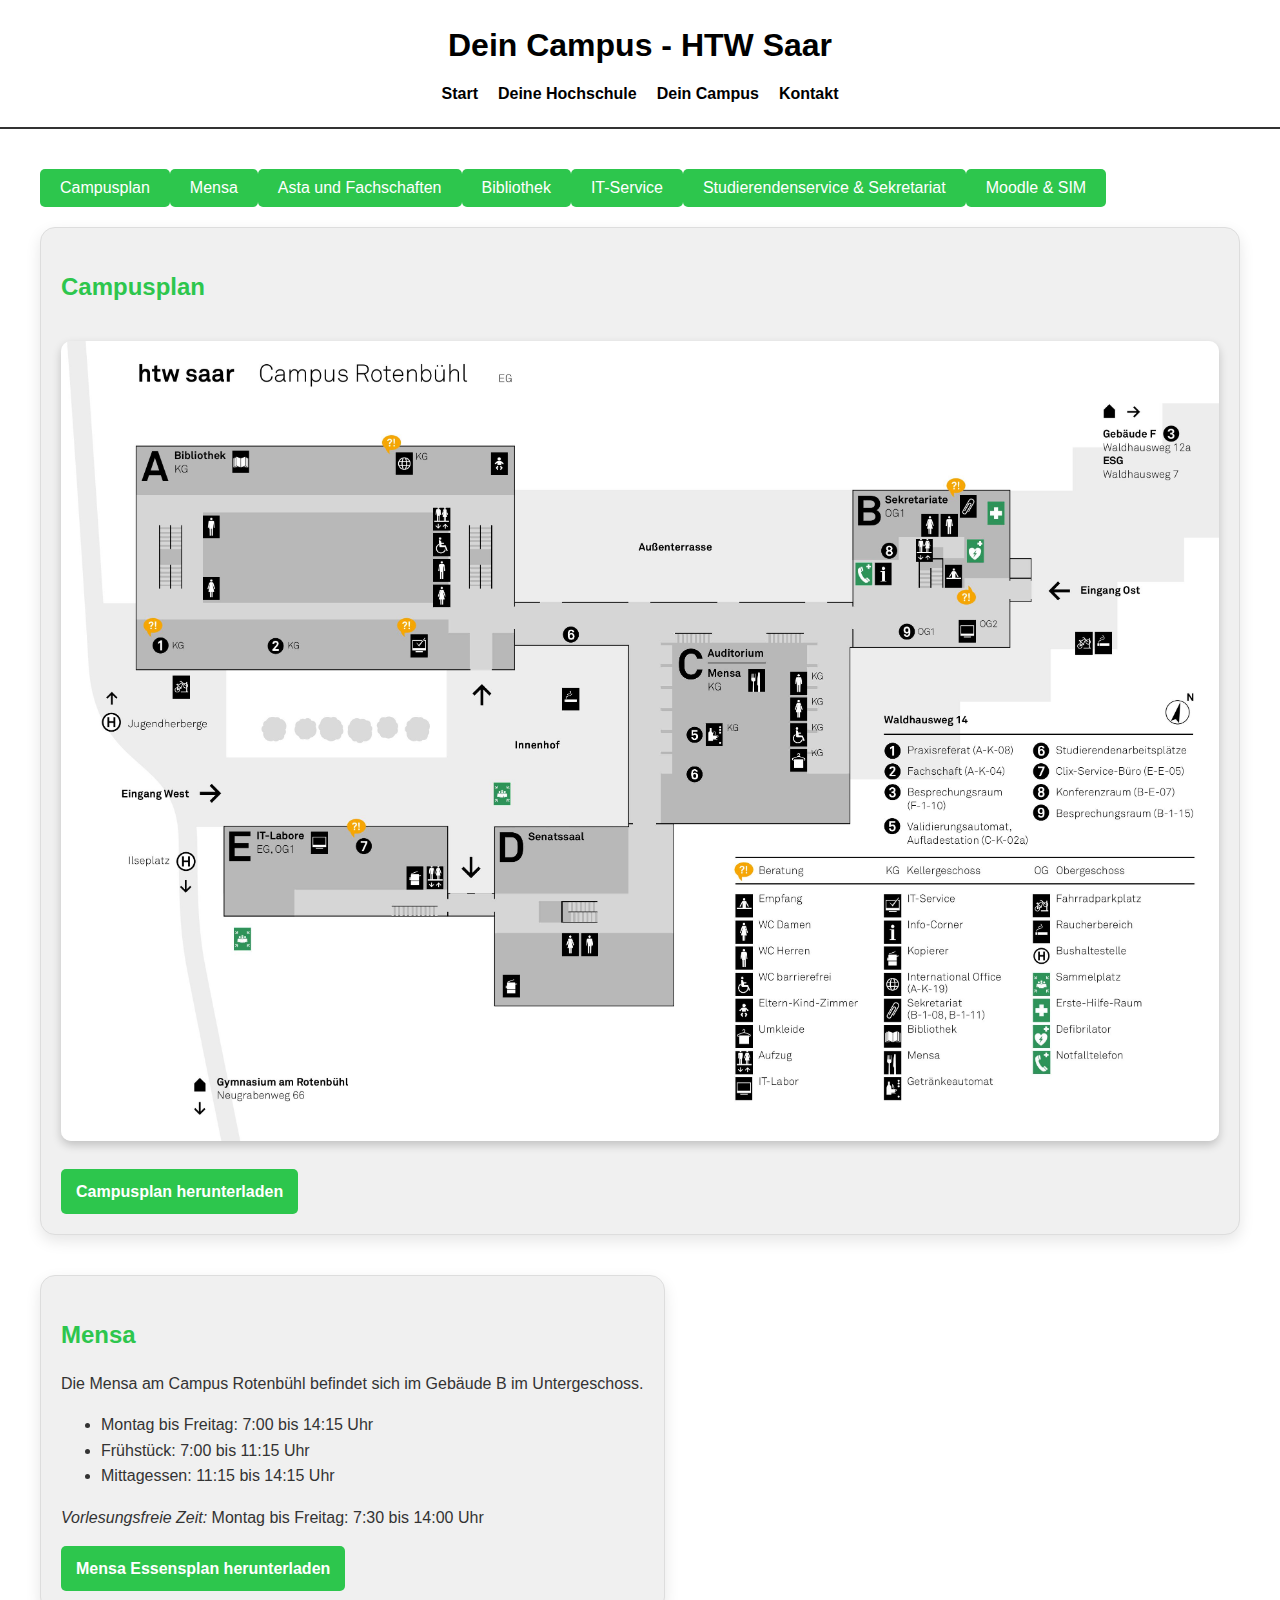
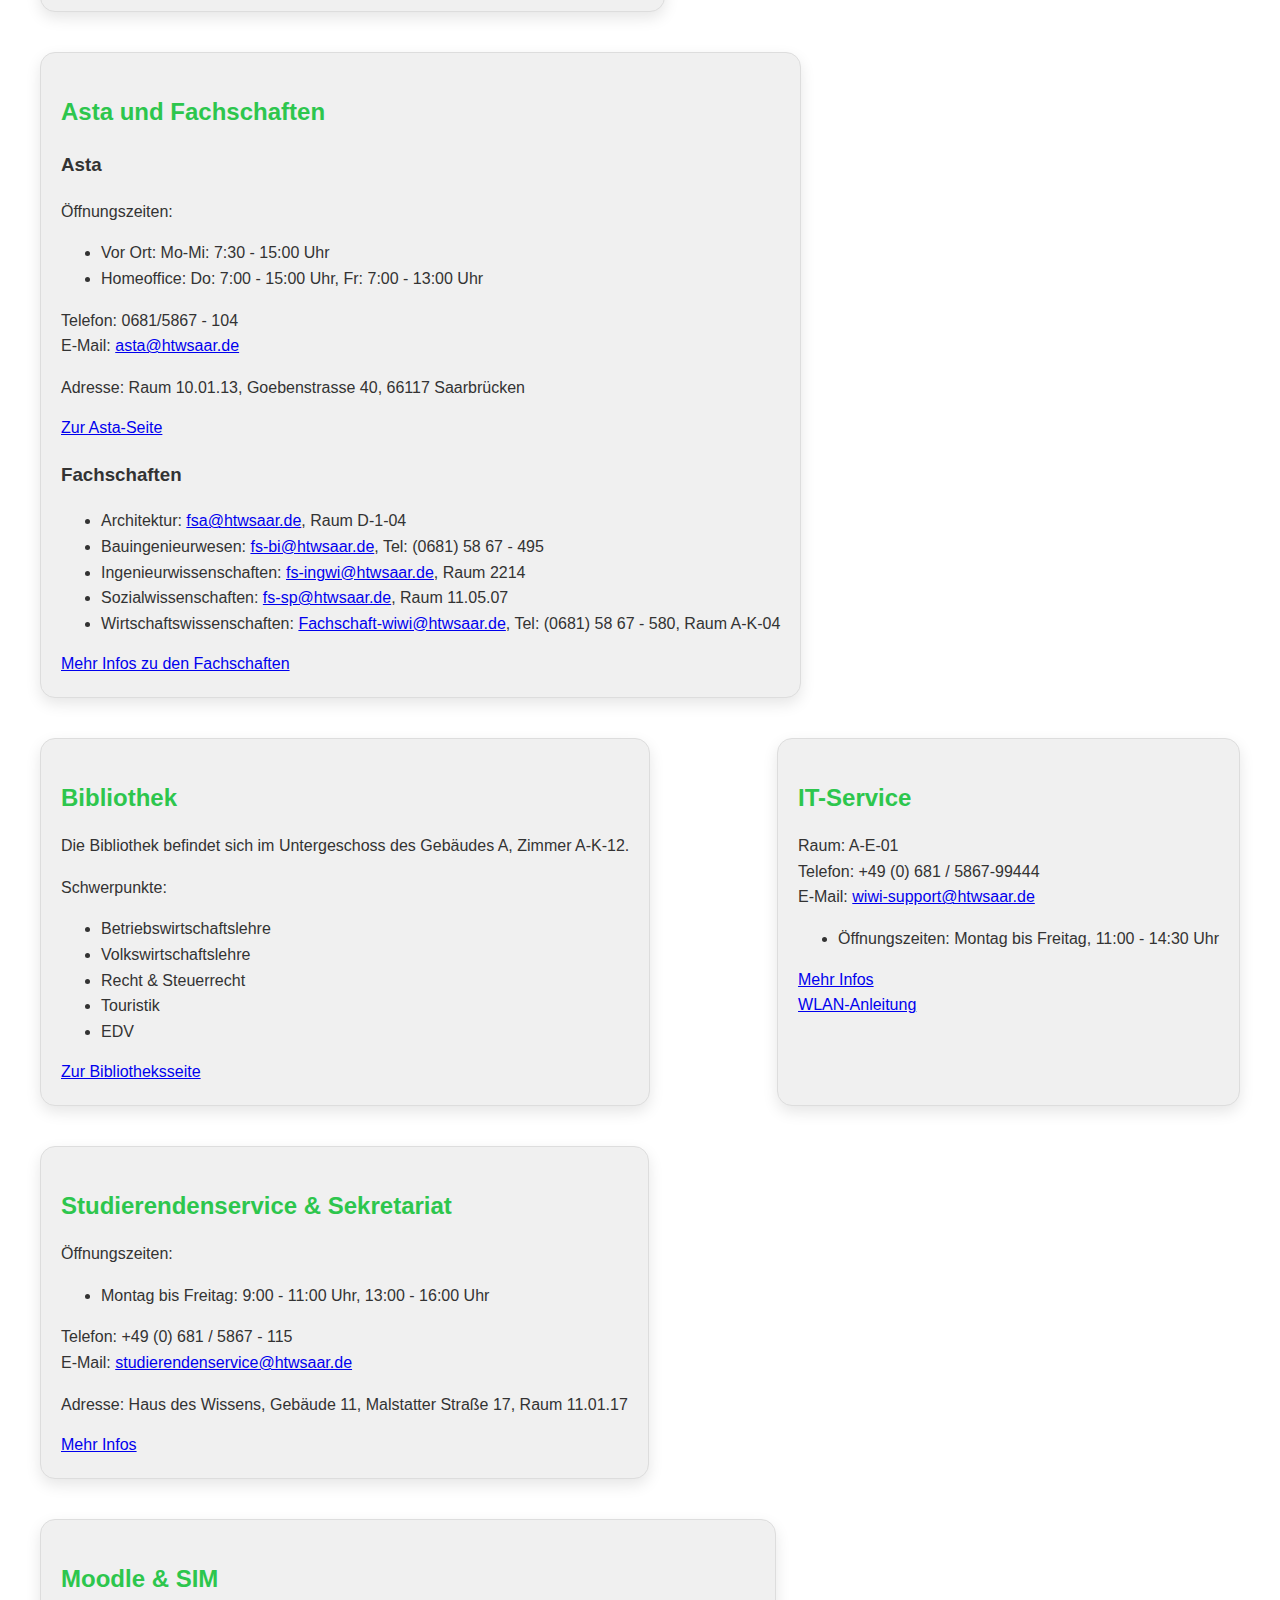
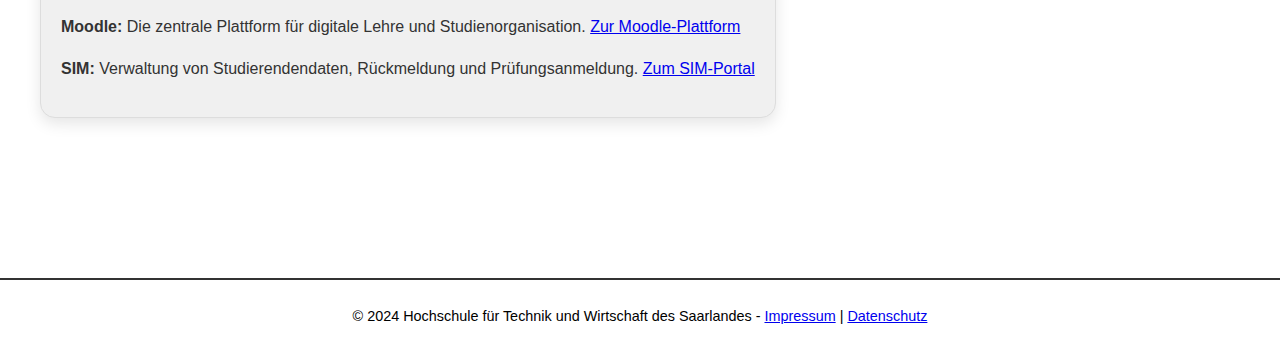
==== commit 218f2a7d: "Update dein-campus.html" ====
--- a/dein-campus.html
+++ b/dein-campus.html
@@ -6,7 +6,8 @@
     <title>Dein Campus - HTW Saar</title>
     <link rel="stylesheet" href="styles.css">
 </head>
-<body>
+<body class="dein-campus">
+
     <!-- Header -->
     <header>
         <h1>Dein Campus - HTW Saar</h1>
--- a/styles.css
+++ b/styles.css
@@ -263,6 +263,21 @@
     border-top: 2px solid #333; /* Dezente Trennlinie */
 }
 
+/* Platz für Footer */
+body {
+    margin: 0;
+    padding: 0;
+    min-height: 100vh; /* Stellt sicher, dass der Inhalt die gesamte Höhe einnimmt */
+    display: flex;
+    flex-direction: column;
+}
+
+main {
+    flex: 1; /* Lässt das `main`-Element den verbleibenden Platz einnehmen */
+    padding-bottom: 60px; /* Platz für den Footer */
+}
+
+
 /* Kontaktseite */
 body.kontakt main {
     display: block;
